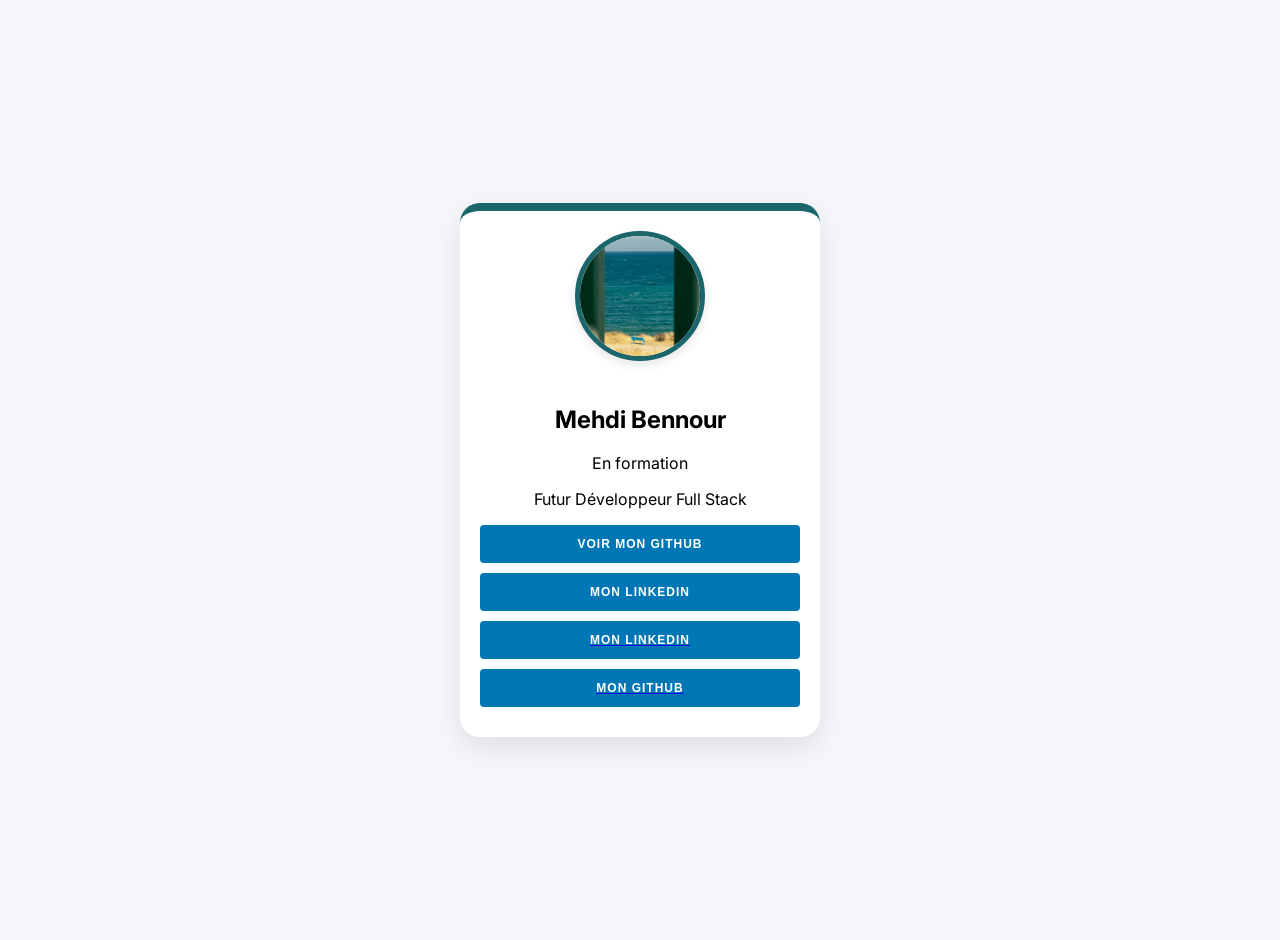
==== index.html @ 9bb40b50 "Correction design des liens" ====
<!DOCTYPE html>
<html lang="fr">
<head>
    <meta charset="UTF-8">
    <meta name="viewport" content="width=device-width, initial-scale=1.0">
    <title>Portfolio de Mehdi</title>
    <link rel="stylesheet" href="style.css">
    </head>
    <script src="script.js"></script>
<body>
    <div class="card">
        <img src="images/profil.jpg" alt="Photo de Mehdi">
        <h2>Mehdi Bennour</h2>
        <p>En formation</p>
        <p>Futur Développeur Full Stack</p>
        <button id="btnGithub" class="btn-github">Voir mon GitHub</button>
        <button id="btnLinkedin" class="btn-linkedin">Mon LinkedIn</button>
        <a href="https://www.linkedin.com/in/TON-PROFIL" target="_blank">
        <button id="btnLinkedin" class="btn-linkedin">Mon LinkedIn</button>
    </a>

        <a href="https://github.com/Mehdi-B31" target="_blank">
        <button id="btnGithub" class="btn-github">Mon GitHub</button>
    </a>
    </div>
    </body>
</html>
---- style.css ----
/* 1. On garde la police */
@import url('https://fonts.googleapis.com/css2?family=Inter:wght@400;700&display=swap');

/* 2. On prépare le fond de la page */
body {
    background-color: #f5f7fa; /* Un gris très clair */
    font-family: 'Inter', sans-serif;
    display: flex;
    justify-content: center;
    align-items: center;
    min-height: 100vh;
    margin: 0;
    padding: 20px 0;   /* Ajoute un peu d'air en haut et en bas */
    background-color: #f5f7fa;
}

/* 3. On dessine la carte */
.card {
    background: white;
    padding: 20px;
    border-radius: 20px;
    box-shadow: 0 10px 30px rgba(0,0,0,0.1);
    text-align: center;
    width: 90%;
    max-width: 320px;
    transition: transform 0.3s ease;
    border-top: 8px solid #1b666b;
}

/* Petit bonus : la carte bouge un peu au survol */
.card:hover {
    transform: translateY(-10px);
}

/* 4. Style de l'image */
.card img {
    width: 120px;
    height: 120px;
    border-radius: 50%;
    object-fit: cover;
    border: 5px solid #1b666b;
    margin-bottom: 20px;
    box-shadow: 0 4px 10px rgba(0,0,0,0.1);
}

/* 5. Style du bouton */
button {
    background-color: #1b666b;
    color: white;
    border: none;
    padding: 12px 0px;
    border-radius: 4px;
    font-weight: 700;
    cursor: pointer; letter-spacing: 1px; text-transform: uppercase; font-size: 12px;
    transition: all 0.3s ease;
    margin-bottom: 10px;
    display: block;  /* Force le bouton à prendre toute la ligne */
    width: 100%;     /* Confirme qu'il doit occuper 100% de la largeur de la carte */
    padding: 12px 0;
    /* ... le reste de ton code ... */

}

.btn-github {
    background-color: #0077b5; /* Gris très foncé GitHub */
}

.btn-github:hover {
    background-color: #0077b5;; /* Un peu plus clair au survol */
    box-shadow: 0 5px 15px rgba(0,0,0,0.2);
    background-color: black;
    cursor: pointer;
}

.btn-linkedin {
    background-color: #0077b5; /* Le bleu officiel LinkedIn */
}

.btn-linkedin:hover {
    background-color: #005582; /* Un bleu plus foncé au survol */
    background-color: black;
    cursor: pointer;
}
/* On retire le soulignement et la couleur bleue des liens */
.lien-bouton {
    text-decoration: none;
    display: block; /* Pour qu'ils s'empilent bien l'un sur l'autre */
    width: 100%;
}

/* On s'assure que les boutons prennent bien toute la place */
button {
    width: 100%;
    margin-top: 10px; /* Un peu d'espace entre les boutons */
}
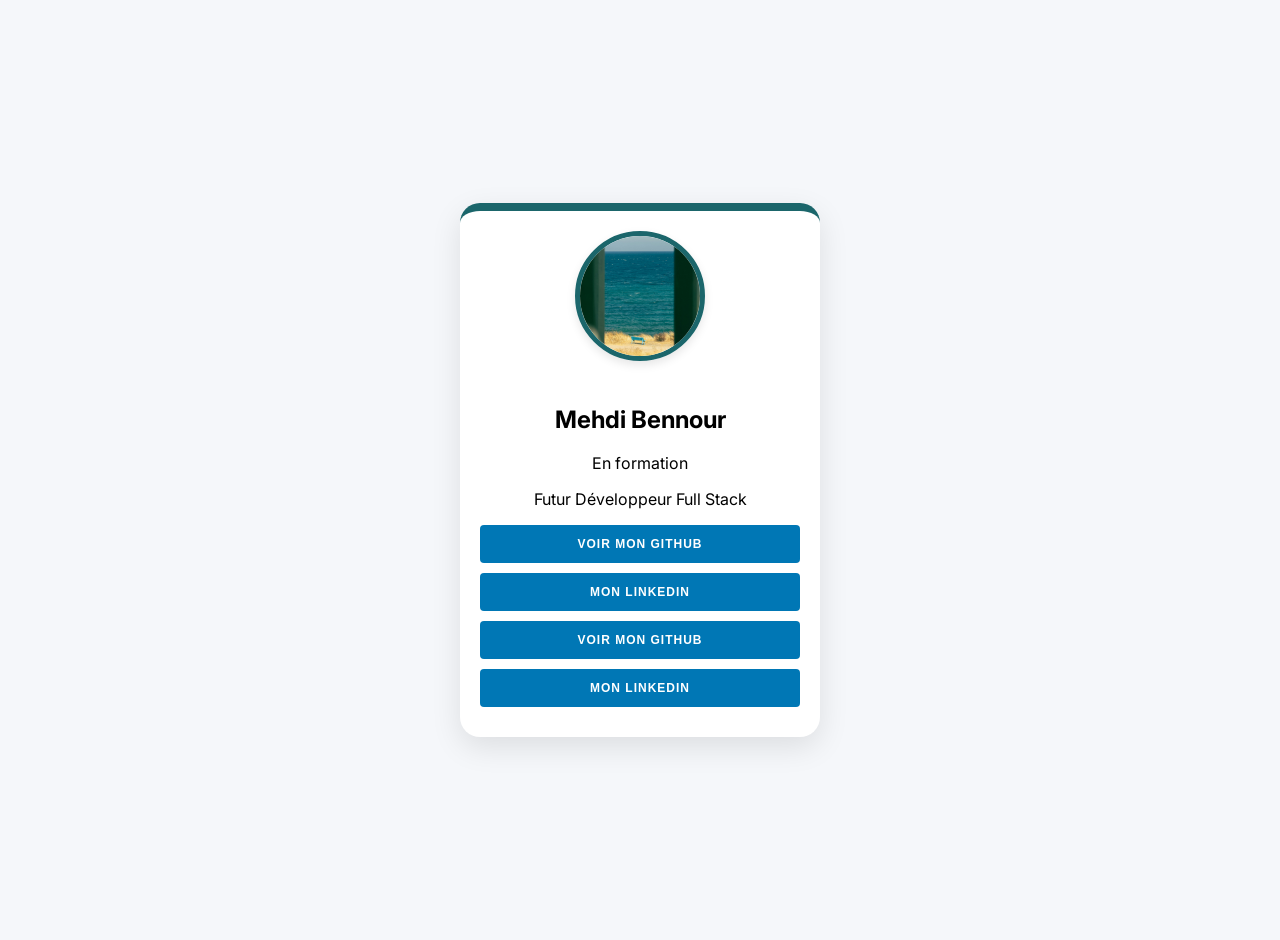
==== commit b4a35552: "Nettoyage des boutons et liens" ====
--- a/index.html
+++ b/index.html
@@ -15,13 +15,13 @@
         <p>Futur Développeur Full Stack</p>
         <button id="btnGithub" class="btn-github">Voir mon GitHub</button>
         <button id="btnLinkedin" class="btn-linkedin">Mon LinkedIn</button>
-        <a href="https://www.linkedin.com/in/TON-PROFIL" target="_blank">
-        <button id="btnLinkedin" class="btn-linkedin">Mon LinkedIn</button>
-    </a>
+        <a href="https://github.com/Mehdi-B31" target="_blank" class="lien-bouton">
+    <button id="btnGithub" class="btn-github">VOIR MON GITHUB</button>
+</a>
 
-        <a href="https://github.com/Mehdi-B31" target="_blank">
-        <button id="btnGithub" class="btn-github">Mon GitHub</button>
-    </a>
+<a href="https://www.linkedin.com/in/TON-PROFIL" target="_blank" class="lien-bouton">
+    <button id="btnLinkedin" class="btn-linkedin">MON LINKEDIN</button>
+</a>
     </div>
     </body>
 </html>  
--- a/style.css
+++ b/style.css
@@ -58,7 +58,8 @@
     width: 100%;     /* Confirme qu'il doit occuper 100% de la largeur de la carte */
     padding: 12px 0;
     /* ... le reste de ton code ... */
-
+    margin-top: 10px; /* Un peu d'espace entre les boutons */
+    text-decoration:none;
 }
 
 .btn-github {
@@ -82,14 +83,9 @@
     cursor: pointer;
 }
 /* On retire le soulignement et la couleur bleue des liens */
+/* On neutralise le style par défaut des liens */
 .lien-bouton {
-    text-decoration: none;
-    display: block; /* Pour qu'ils s'empilent bien l'un sur l'autre */
-    width: 100%;
-}
-
-/* On s'assure que les boutons prennent bien toute la place */
-button {
-    width: 100%;
-    margin-top: 10px; /* Un peu d'espace entre les boutons */
+    text-decoration: none; /* Enlève le soulignement */
+    display: block;        /* Aligne les blocs l'un sous l'autre */
+    width: 100%;           /* Prend toute la largeur */
 }
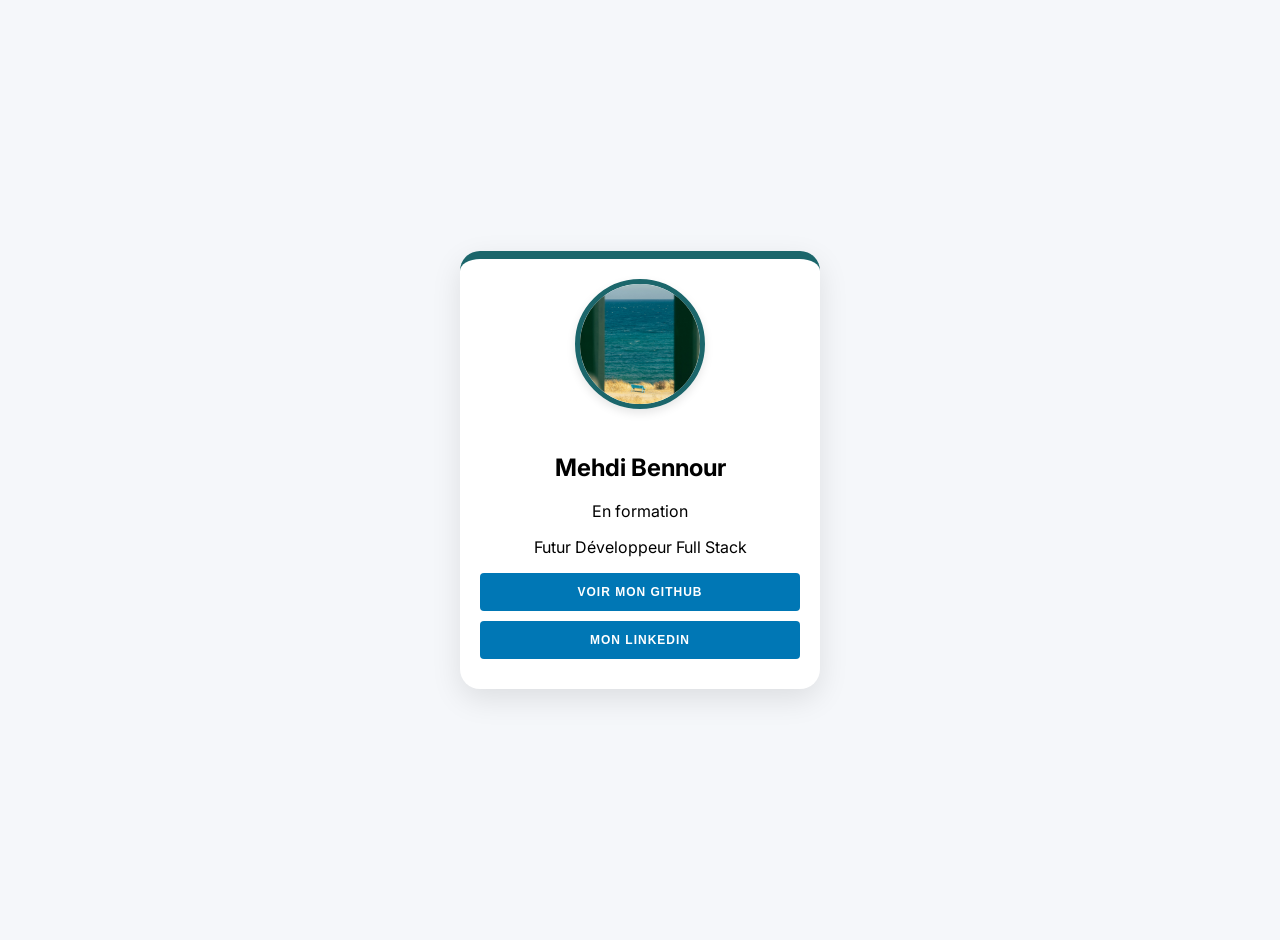
==== commit 16785191: "Suppression des doublons et correction liens" ====
--- a/index.html
+++ b/index.html
@@ -13,15 +13,14 @@
         <h2>Mehdi Bennour</h2>
         <p>En formation</p>
         <p>Futur Développeur Full Stack</p>
-        <button id="btnGithub" class="btn-github">Voir mon GitHub</button>
-        <button id="btnLinkedin" class="btn-linkedin">Mon LinkedIn</button>
+
         <a href="https://github.com/Mehdi-B31" target="_blank" class="lien-bouton">
-    <button id="btnGithub" class="btn-github">VOIR MON GITHUB</button>
-</a>
+            <button id="btnGithub" class="btn-github">VOIR MON GITHUB</button>
+        </a>
 
-<a href="https://www.linkedin.com/in/TON-PROFIL" target="_blank" class="lien-bouton">
-    <button id="btnLinkedin" class="btn-linkedin">MON LINKEDIN</button>
-</a>
+        <a href="https://www.linkedin.com/in/TON-PROFIL" target="_blank" class="lien-bouton">
+            <button id="btnLinkedin" class="btn-linkedin">MON LINKEDIN</button>
+        </a>
     </div>
     </body>
 </html>  
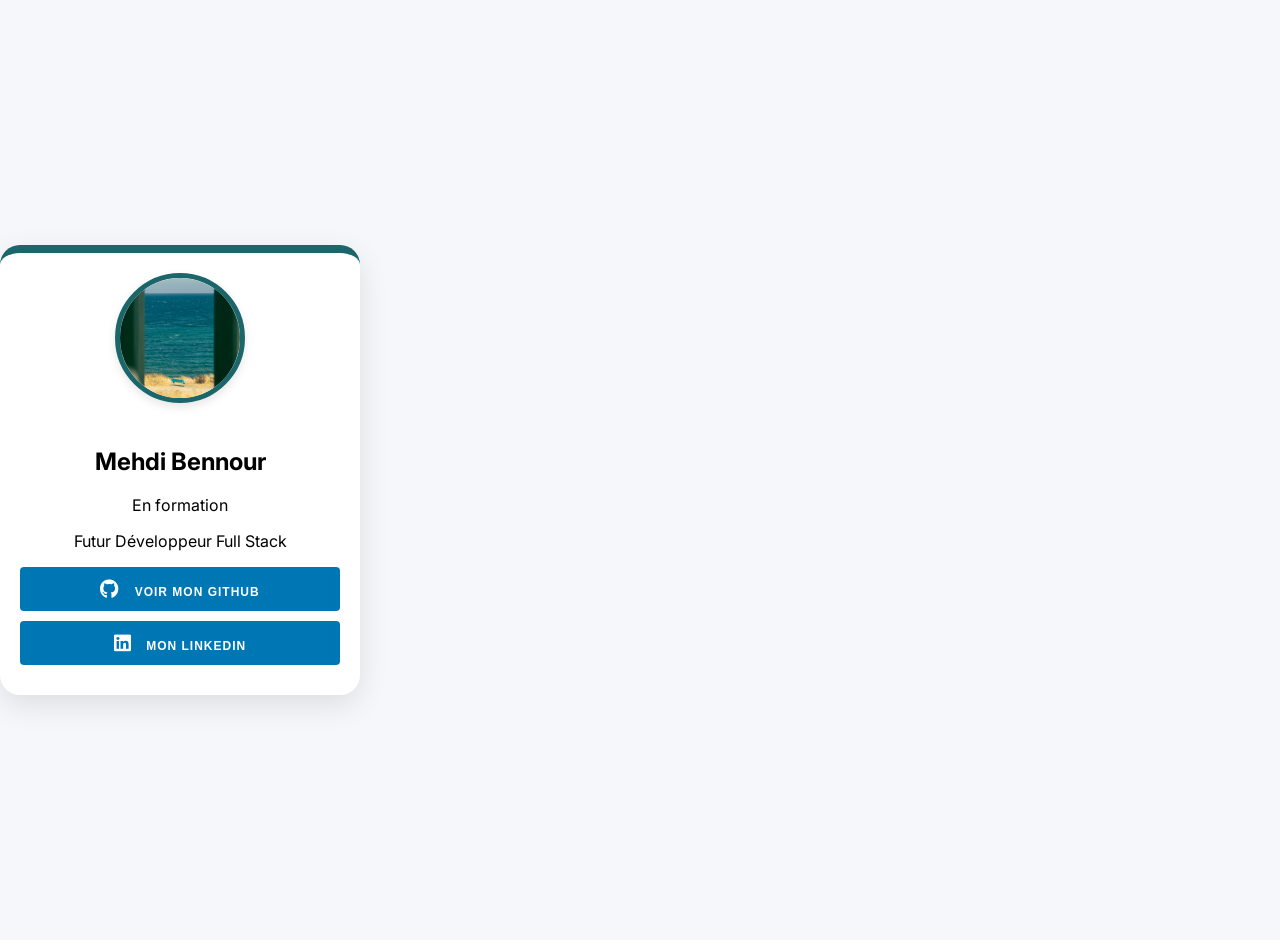
==== commit cde03203: "ajout des logos" ====
--- a/index.html
+++ b/index.html
@@ -4,6 +4,7 @@
     <meta charset="UTF-8">
     <meta name="viewport" content="width=device-width, initial-scale=1.0">
     <title>Portfolio de Mehdi</title>
+    <link rel="stylesheet" href="https://cdnjs.cloudflare.com/ajax/libs/font-awesome/6.0.0/css/all.min.css">
     <link rel="stylesheet" href="style.css">
     </head>
     <script src="script.js"></script>
@@ -15,12 +16,14 @@
         <p>Futur Développeur Full Stack</p>
 
         <a href="https://github.com/Mehdi-B31" target="_blank" class="lien-bouton">
-            <button id="btnGithub" class="btn-github">VOIR MON GITHUB</button>
-        </a>
+           <button id="btnGithub" class="btn-github">
+    <i class="fab fa-github"></i> VOIR MON GITHUB
+</button>
 
-        <a href="https://www.linkedin.com/in/TON-PROFIL" target="_blank" class="lien-bouton">
-            <button id="btnLinkedin" class="btn-linkedin">MON LINKEDIN</button>
-        </a>
+        <a href="https://www.linkedin.com/in/Mehdi-Bennour" target="_blank" class="lien-bouton">
+          <button id="btnLinkedin" class="btn-linkedin">
+    <i class="fab fa-linkedin"></i> MON LINKEDIN
+</button>
     </div>
     </body>
 </html>  
--- a/style.css
+++ b/style.css
@@ -88,4 +88,18 @@
     text-decoration: none; /* Enlève le soulignement */
     display: block;        /* Aligne les blocs l'un sous l'autre */
     width: 100%;           /* Prend toute la largeur */
+}
+@media (max-width: 400px) {
+    .card {
+        width: 95%;      /* La carte prend presque toute la largeur */
+        padding: 15px;   /* On réduit un peu l'espace interne */
+    }
+    
+    h2 {
+        font-size: 1.2rem; /* On réduit un peu la taille du nom */
+    }
+}
+button i {
+    margin-right: 10px; /* Ajoute un petit espace à droite de l'icône */
+    font-size: 1.2rem;   /* Rend l'icône un peu plus visible */
 }
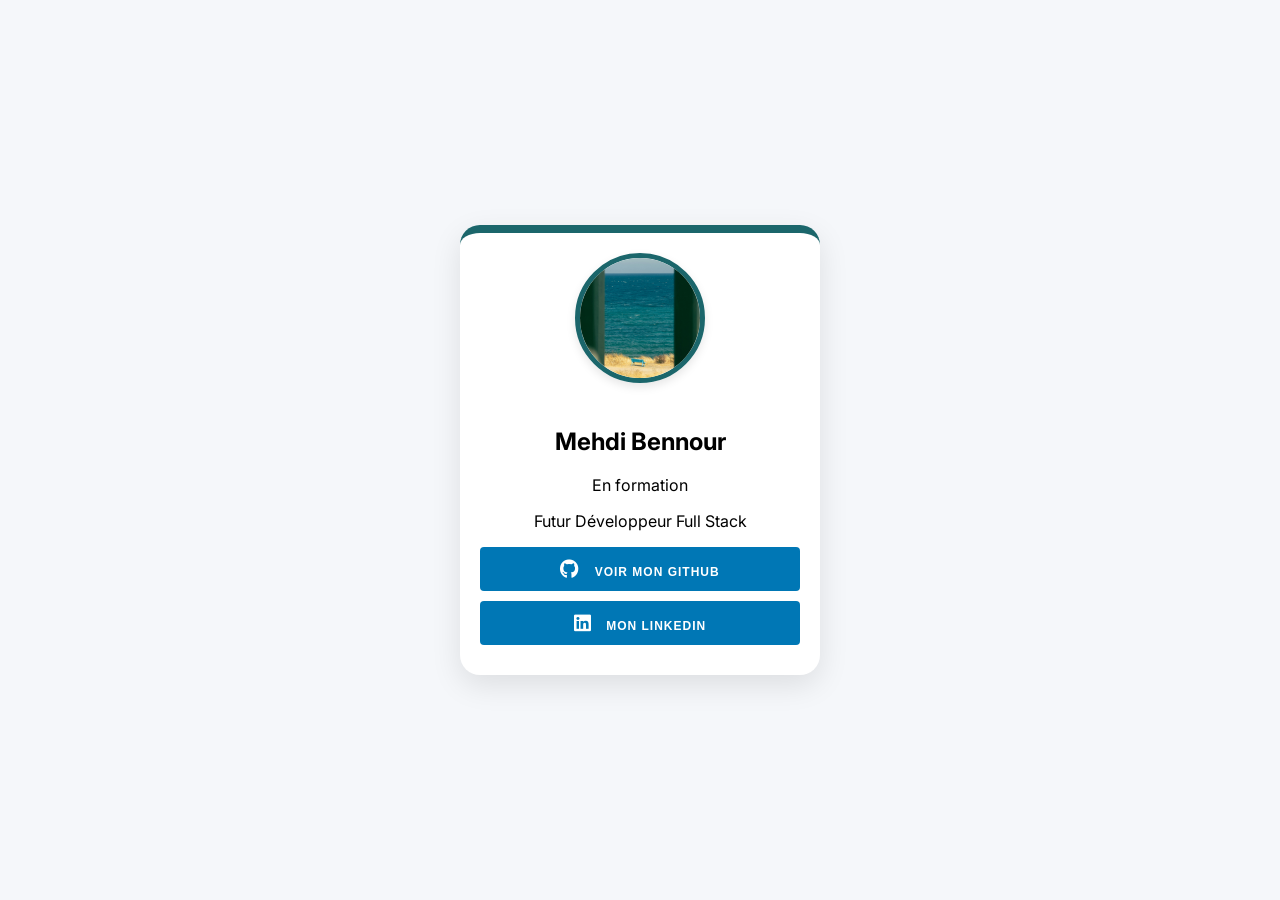
==== commit 88a3f93c: "réctifs" ====
--- a/index.html
+++ b/index.html
@@ -6,8 +6,7 @@
     <title>Portfolio de Mehdi</title>
     <link rel="stylesheet" href="https://cdnjs.cloudflare.com/ajax/libs/font-awesome/6.0.0/css/all.min.css">
     <link rel="stylesheet" href="style.css">
-    </head>
-    <script src="script.js"></script>
+</head>
 <body>
     <div class="card">
         <img src="images/profil.jpg" alt="Photo de Mehdi">
@@ -17,13 +16,17 @@
 
         <a href="https://github.com/Mehdi-B31" target="_blank" class="lien-bouton">
            <button id="btnGithub" class="btn-github">
-    <i class="fab fa-github"></i> VOIR MON GITHUB
-</button>
+                <i class="fab fa-github"></i> VOIR MON GITHUB
+           </button>
+        </a>
 
         <a href="https://www.linkedin.com/in/Mehdi-Bennour" target="_blank" class="lien-bouton">
-          <button id="btnLinkedin" class="btn-linkedin">
-    <i class="fab fa-linkedin"></i> MON LINKEDIN
-</button>
+            <button id="btnLinkedin" class="btn-linkedin">
+                <i class="fab fa-linkedin"></i> MON LINKEDIN
+            </button>
+        </a>
     </div>
-    </body>
-</html>  +
+    <script src="script.js"></script>
+</body>
+</html>
--- a/style.css
+++ b/style.css
@@ -10,7 +10,7 @@
     align-items: center;
     min-height: 100vh;
     margin: 0;
-    padding: 20px 0;   /* Ajoute un peu d'air en haut et en bas */
+    padding:0;   /* Ajoute un peu d'air en haut et en bas */
     background-color: #f5f7fa;
 }
 
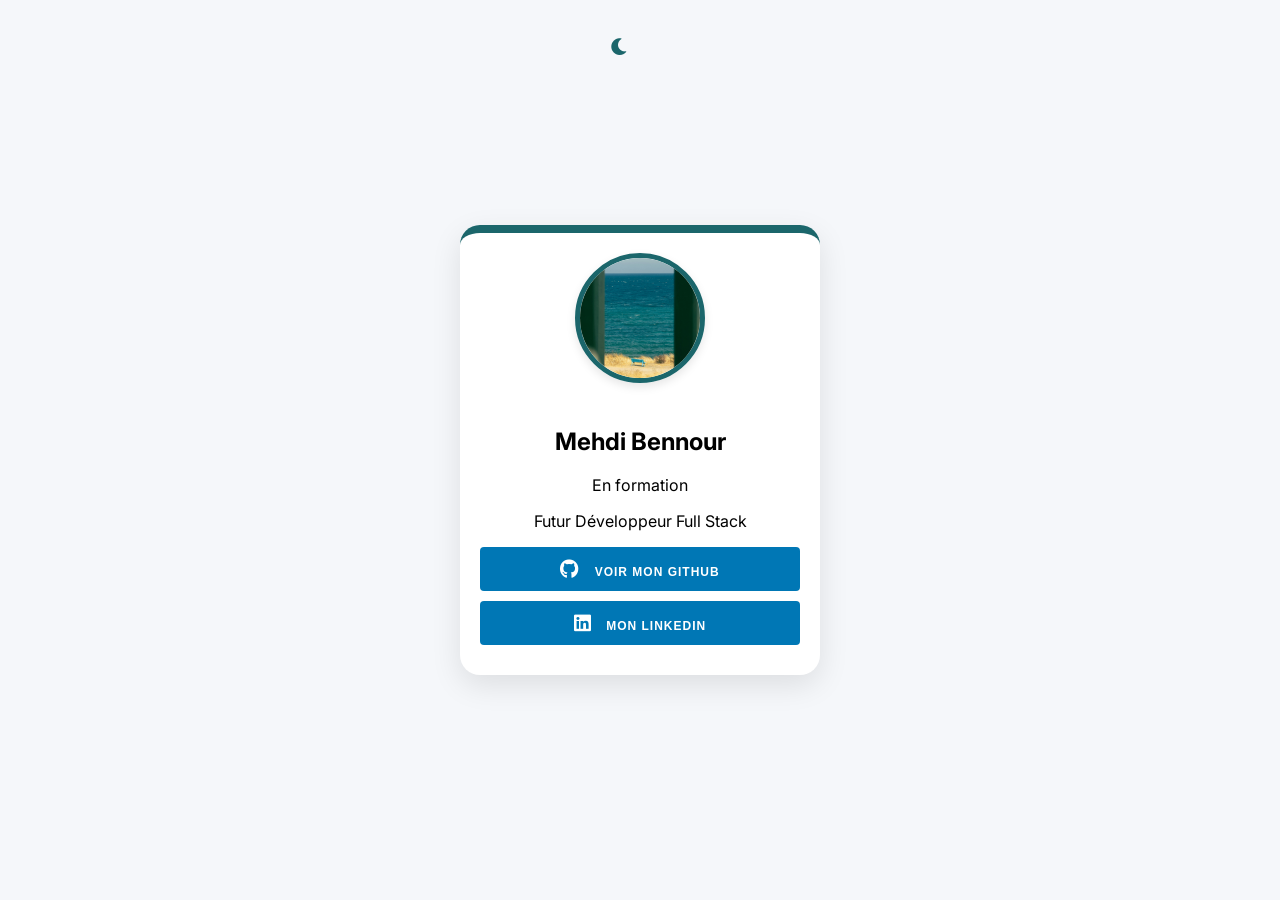
==== commit 040c19e3: "Ajout dark mode" ====
--- a/index.html
+++ b/index.html
@@ -9,6 +9,9 @@
 </head>
 <body>
     <div class="card">
+        <button id="theme-toggle" class="btn-theme">
+    <i class="fas fa-moon"></i>
+</button>
         <img src="images/profil.jpg" alt="Photo de Mehdi">
         <h2>Mehdi Bennour</h2>
         <p>En formation</p>
--- a/style.css
+++ b/style.css
@@ -102,4 +102,28 @@
 button i {
     margin-right: 10px; /* Ajoute un petit espace à droite de l'icône */
     font-size: 1.2rem;   /* Rend l'icône un peu plus visible */
+}
+.btn-theme {
+    position: absolute;
+    top: 15px;
+    right: 15px;
+    background: none;
+    border: none;
+    color: #1b666b;
+    font-size: 1.2rem;
+    cursor: pointer;
+}
+
+body.dark-mode {
+    background-color: #121212;
+}
+
+body.dark-mode .card {
+    background-color: #1e1e1e;
+    color: #ffffff;
+    border-top-color: #f1c40f;
+}
+
+body.dark-mode .btn-theme {
+    color: #f1c40f;
 }
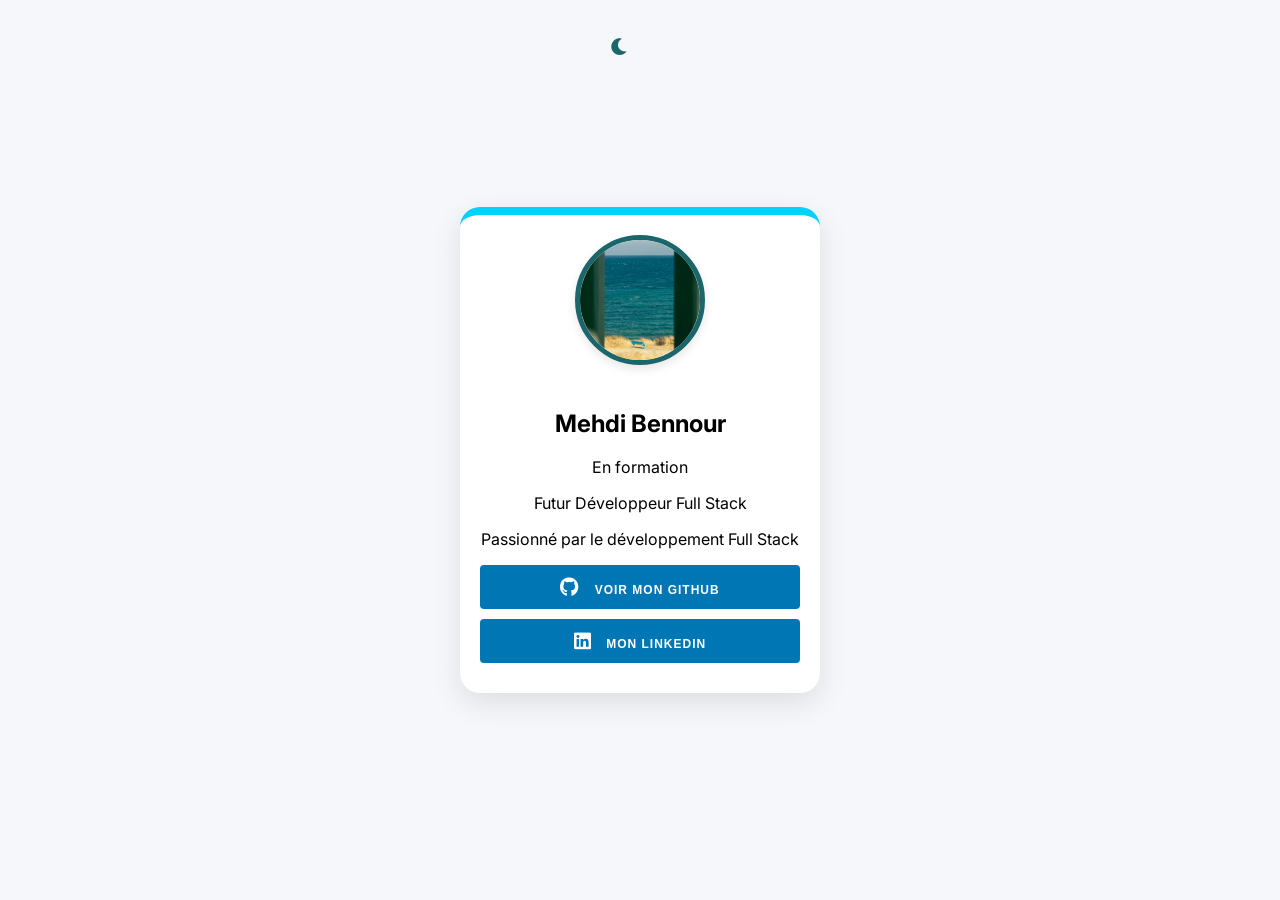
==== commit cd85f8f4: "exercices" ====
--- a/index.html
+++ b/index.html
@@ -16,6 +16,7 @@
         <h2>Mehdi Bennour</h2>
         <p>En formation</p>
         <p>Futur Développeur Full Stack</p>
+        <p>Passionné par le développement Full Stack</p>
 
         <a href="https://github.com/Mehdi-B31" target="_blank" class="lien-bouton">
            <button id="btnGithub" class="btn-github">
--- a/style.css
+++ b/style.css
@@ -24,7 +24,11 @@
     width: 90%;
     max-width: 320px;
     transition: transform 0.3s ease;
-    border-top: 8px solid #1b666b;
+    border-top: 8px solid #00d2ff;
+    .card {
+    position: relative; /* <--- AJOUTE CETTE LIGNE */
+    /* ... tes autres propriétés (background, padding, etc.) ... */
+}
 }
 
 /* Petit bonus : la carte bouge un peu au survol */
